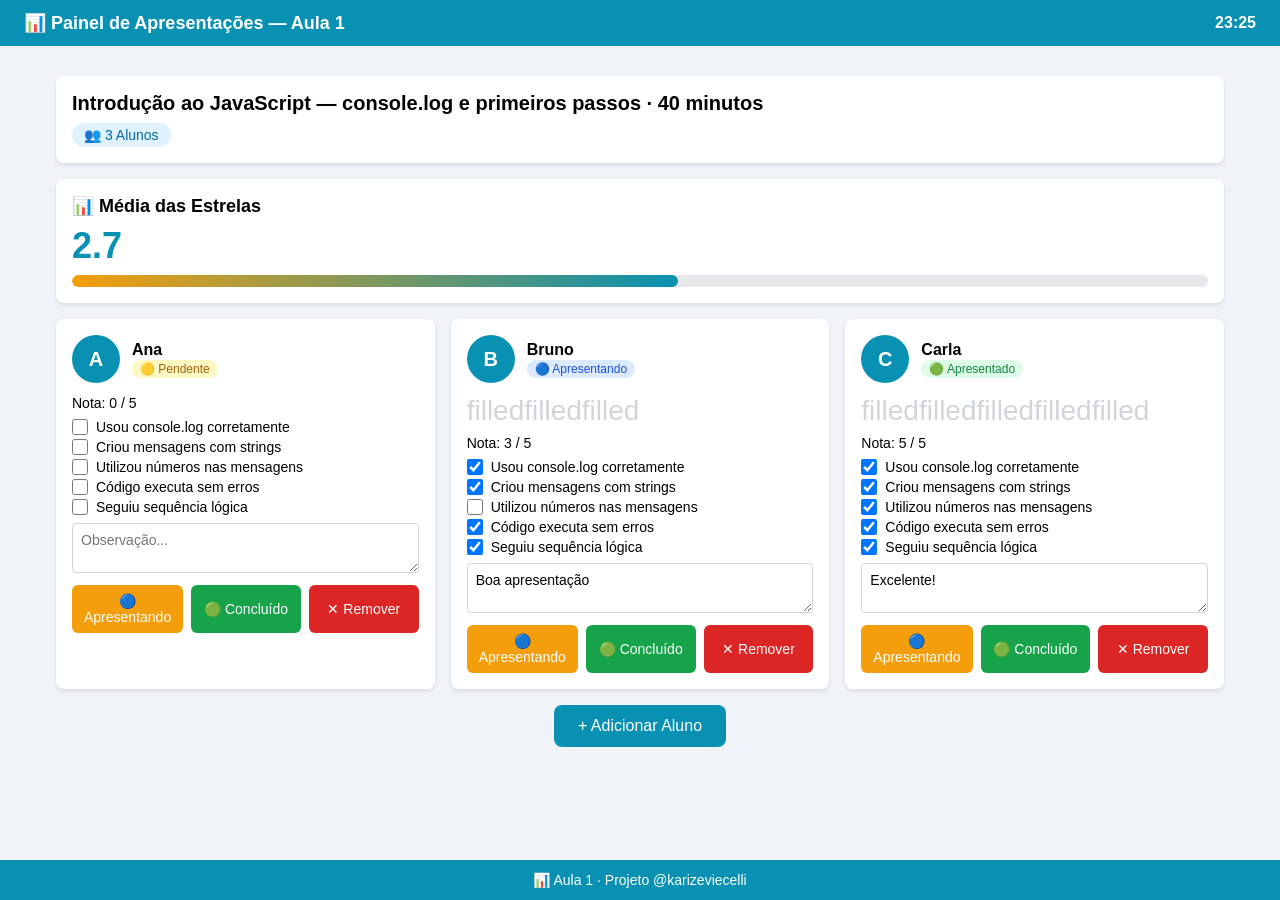
==== Aula 01/feedback01.html @ 629b5ff2 "Add files via upload" ====
<!DOCTYPE html>
<html lang="pt-BR">
<head>
<meta charset="UTF-8">
<meta name="viewport" content="width=device-width, initial-scale=1.0">
<title>Aula 1 - Feedback</title>
<style>
* { box-sizing: border-box; margin: 0; padding: 0; font-family: Arial, sans-serif; }
body { background: #f0f4f8; padding-top: 60px; padding-bottom: 60px; }
.topbar { position: fixed; top: 0; left: 0; right: 0; background: #0891b2; color: white; padding: 12px 24px; display: flex; justify-content: space-between; align-items: center; font-size: 18px; font-weight: bold; z-index: 1000; }
.topbar-time { font-size: 16px; }
.container { max-width: 1200px; margin: 0 auto; padding: 16px; }
.subtopo { background: white; border-radius: 8px; padding: 16px; margin-bottom: 16px; box-shadow: 0 2px 4px rgba(0,0,0,0.1); }
.subtopo h2 { font-size: 20px; margin-bottom: 8px; }
.subtopo .badge { display: inline-block; background: #e0f2fe; color: #0369a1; padding: 4px 12px; border-radius: 20px; font-size: 14px; }
.painel-media { background: white; border-radius: 8px; padding: 16px; margin-bottom: 16px; box-shadow: 0 2px 4px rgba(0,0,0,0.1); }
.painel-media h3 { font-size: 18px; margin-bottom: 8px; }
.media-value { font-size: 36px; font-weight: bold; color: #0891b2; }
.media-bar { width: 100%; background: #e5e7eb; border-radius: 8px; height: 12px; margin-top: 8px; overflow: hidden; }
.media-bar-fill { height: 100%; background: linear-gradient(90deg, #f59e0b, #0891b2); border-radius: 8px; transition: width 0.3s; }
.grid { display: grid; grid-template-columns: repeat(auto-fill, minmax(350px, 1fr)); gap: 16px; margin-bottom: 16px; }
.card { background: white; border-radius: 8px; padding: 16px; box-shadow: 0 2px 4px rgba(0,0,0,0.1); }
.card-header { display: flex; align-items: center; gap: 12px; margin-bottom: 12px; }
.avatar { width: 48px; height: 48px; border-radius: 50%; background: #0891b2; color: white; display: flex; align-items: center; justify-content: center; font-weight: bold; font-size: 20px; flex-shrink: 0; }
.card-name { font-weight: bold; font-size: 16px; }
.status-badge { padding: 2px 8px; border-radius: 12px; font-size: 12px; }
.status-pendente { background: #fef9c3; color: #a16207; }
.status-apresentando { background: #dbeafe; color: #1d4ed8; }
.status-apresentado { background: #dcfce7; color: #15803d; }
.stars { font-size: 28px; cursor: pointer; margin-bottom: 8px; }
.stars span { color: #d1d5db; transition: color 0.2s; }
.stars span.filled { color: #f59e0b; }
.note { font-size: 14px; margin-bottom: 8px; }
.criterios { margin-bottom: 8px; }
.criterio { display: flex; align-items: center; gap: 8px; margin-bottom: 4px; font-size: 14px; }
.criterio input { width: 16px; height: 16px; }
.observacao { width: 100%; padding: 8px; border: 1px solid #d1d5db; border-radius: 4px; resize: vertical; font-size: 14px; margin-bottom: 8px; }
.card-actions { display: flex; gap: 8px; }
.btn { border: none; padding: 8px 12px; border-radius: 6px; color: white; cursor: pointer; font-size: 14px; flex: 1; }
.btn-apresentando { background: #f59e0b; }
.btn-concluido { background: #16a34a; }
.btn-remover { background: #dc2626; }
.btn-add { background: #0891b2; color: white; border: none; padding: 12px 24px; border-radius: 8px; font-size: 16px; cursor: pointer; display: block; margin: 0 auto; }
.footer { position: fixed; bottom: 0; left: 0; right: 0; background: #0891b2; color: white; text-align: center; padding: 12px; font-size: 14px; }
.modal-overlay { display: none; position: fixed; top: 0; left: 0; right: 0; bottom: 0; background: rgba(0,0,0,0.5); z-index: 2000; justify-content: center; align-items: center; }
.modal-overlay.active { display: flex; }
.modal { background: white; border-radius: 8px; padding: 24px; width: 90%; max-width: 400px; }
.modal h3 { margin-bottom: 16px; }
.modal input { width: 100%; padding: 8px; border: 1px solid #d1d5db; border-radius: 4px; font-size: 16px; margin-bottom: 16px; }
.modal-actions { display: flex; gap: 8px; justify-content: flex-end; }
.modal-actions button { padding: 8px 16px; border: none; border-radius: 6px; cursor: pointer; font-size: 14px; }
.modal-cancel { background: #e5e7eb; color: #374151; }
.modal-save { background: #0891b2; color: white; }
</style>
</head>
<body>
<div class="topbar" id="topbar">
  <span>📊 Painel de Apresentações — Aula 1</span>
  <span class="topbar-time" id="topbarTime"></span>
</div>
<div class="container">
  <div class="subtopo">
    <h2>Introdução ao JavaScript — console.log e primeiros passos · 40 minutos</h2>
    <span class="badge" id="alunoCount">👥 0 Alunos</span>
  </div>
  <div class="painel-media">
    <h3>📊 Média das Estrelas</h3>
    <div class="media-value" id="mediaValue">0.0</div>
    <div class="media-bar"><div class="media-bar-fill" id="mediaBarFill" style="width:0%"></div></div>
  </div>
  <div class="grid" id="gridContainer"></div>
  <button class="btn-add" id="btnAdd">+ Adicionar Aluno</button>
</div>
<div class="footer">📊 Aula 1 · Projeto @karizeviecelli</div>
<div class="modal-overlay" id="modalOverlay">
  <div class="modal">
    <h3>Adicionar Aluno</h3>
    <input type="text" id="inputNome" placeholder="Nome do aluno" />
    <div class="modal-actions">
      <button class="modal-cancel" id="modalCancel">Cancelar</button>
      <button class="modal-save" id="modalSave">Adicionar</button>
    </div>
  </div>
</div>
<script>
const STORAGE_KEY = 'feedback_aula1';
let data = [];

function loadData() {
  const stored = localStorage.getItem(STORAGE_KEY);
  if (stored) {
    try { data = JSON.parse(stored); } catch(e) { data = []; }
  } else {
    data = [];
  }
}

function saveData() {
  localStorage.setItem(STORAGE_KEY, JSON.stringify(data));
}

function render() {
  const grid = document.getElementById('gridContainer');
  grid.innerHTML = '';
  data.forEach((student, index) => {
    const card = document.createElement('div');
    card.className = 'card';
    card.dataset.index = index;
    const initial = student.nome ? student.nome.charAt(0).toUpperCase() : '?';
    const statusClass = student.status === 'apresentando' ? 'status-apresentando' : student.status === 'apresentado' ? 'status-apresentado' : 'status-pendente';
    const statusText = student.status === 'apresentando' ? '🔵 Apresentando' : student.status === 'apresentado' ? '🟢 Apresentado' : '🟡 Pendente';
    let starsHtml = '';
    for (let i = 1; i <= 5; i++) {
      const filled = student.estrelas >= i ? 'filled' : '';
      starsHtml += `<span class="star" data-index="${i}">${filled}</span>`;
    }
    let criteriosHtml = '';
    const criterios = ['Usou console.log corretamente','Criou mensagens com strings','Utilizou números nas mensagens','Código executa sem erros','Seguiu sequência lógica'];
    criterios.forEach((c, idx) => {
      const checked = student.criterios && student.criterios[idx] ? 'checked' : '';
      criteriosHtml += `<div class="criterio"><input type="checkbox" data-criterio="${idx}" ${checked}><span>${c}</span></div>`;
    });
    card.innerHTML = `
      <div class="card-header">
        <div class="avatar">${initial}</div>
        <div>
          <div class="card-name">${student.nome}</div>
          <span class="status-badge ${statusClass}">${statusText}</span>
        </div>
      </div>
      <div class="stars" data-rating="${student.estrelas || 0}">
        ${starsHtml}
      </div>
      <div class="note">Nota: ${student.estrelas || 0} / 5</div>
      <div class="criterios">${criteriosHtml}</div>
      <textarea class="observacao" placeholder="Observação...">${student.observacao || ''}</textarea>
      <div class="card-actions">
        <button class="btn btn-apresentando">🔵 Apresentando</button>
        <button class="btn btn-concluido">🟢 Concluído</button>
        <button class="btn btn-remover">✕ Remover</button>
      </div>
    `;
    grid.appendChild(card);
  });
  updateMedia();
  updateAlunoCount();
}

function updateMedia() {
  const total = data.reduce((sum, s) => sum + (s.estrelas || 0), 0);
  const avg = data.length ? (total / data.length) : 0;
  document.getElementById('mediaValue').textContent = avg.toFixed(1);
  const pct = data.length ? (avg / 5 * 100) : 0;
  document.getElementById('mediaBarFill').style.width = pct + '%';
}

function updateAlunoCount() {
  document.getElementById('alunoCount').textContent = `👥 ${data.length} Alunos`;
}

function updateTime() {
  const now = new Date();
  const h = String(now.getHours()).padStart(2, '0');
  const m = String(now.getMinutes()).padStart(2, '0');
  document.getElementById('topbarTime').textContent = h + ':' + m;
}

// Event delegation on grid
document.getElementById('gridContainer').addEventListener('click', function(e) {
  const card = e.target.closest('.card');
  if (!card) return;
  const index = parseInt(card.dataset.index);
  const student = data[index];
  if (!student) return;
  
  // Stars
  if (e.target.classList.contains('star')) {
    const rating = parseInt(e.target.dataset.index);
    student.estrelas = rating;
    saveData();
    render();
    return;
  }
  
  // Buttons
  if (e.target.classList.contains('btn-apresentando')) {
    student.status = 'apresentando';
    saveData();
    render();
    return;
  }
  if (e.target.classList.contains('btn-concluido')) {
    student.status = 'apresentado';
    saveData();
    render();
    return;
  }
  if (e.target.classList.contains('btn-remover')) {
    data.splice(index, 1);
    saveData();
    render();
    return;
  }
});

// Change events for checkboxes and textarea (delegation)
document.getElementById('gridContainer').addEventListener('change', function(e) {
  const card = e.target.closest('.card');
  if (!card) return;
  const index = parseInt(card.dataset.index);
  const student = data[index];
  if (!student) return;
  
  if (e.target.matches('input[type="checkbox"]')) {
    const criterioIdx = parseInt(e.target.dataset.criterio);
    if (!student.criterios) student.criterios = [false,false,false,false,false];
    student.criterios[criterioIdx] = e.target.checked;
    saveData();
    // no need to re-render
  }
  if (e.target.matches('textarea.observacao')) {
    student.observacao = e.target.value;
    saveData();
  }
});

// Modal
document.getElementById('btnAdd').addEventListener('click', function() {
  document.getElementById('modalOverlay').classList.add('active');
  document.getElementById('inputNome').value = '';
  document.getElementById('inputNome').focus();
});

function closeModal() {
  document.getElementById('modalOverlay').classList.remove('active');
}

document.getElementById('modalCancel').addEventListener('click', closeModal);
document.getElementById('modalOverlay').addEventListener('click', function(e) {
  if (e.target === this) closeModal();
});

document.getElementById('modalSave').addEventListener('click', function() {
  const nome = document.getElementById('inputNome').value.trim();
  if (!nome) {
    alert('Digite um nome.');
    return;
  }
  data.push({
    nome: nome,
    status: 'pendente',
    estrelas: 0,
    criterios: [false,false,false,false,false],
    observacao: ''
  });
  saveData();
  render();
  closeModal();
});

// Initialization
loadData();
if (data.length === 0) {
  // default students for demo
  data = [
    { nome: 'Ana', status: 'pendente', estrelas: 0, criterios: [false,false,false,false,false], observacao: '' },
    { nome: 'Bruno', status: 'apresentando', estrelas: 3, criterios: [true,true,false,true,true], observacao: 'Boa apresentação' },
    { nome: 'Carla', status: 'apresentado', estrelas: 5, criterios: [true,true,true,true,true], observacao: 'Excelente!' }
  ];
  saveData();
}
render();
updateTime();
setInterval(updateTime, 60000);
</script>
</body>
</html>
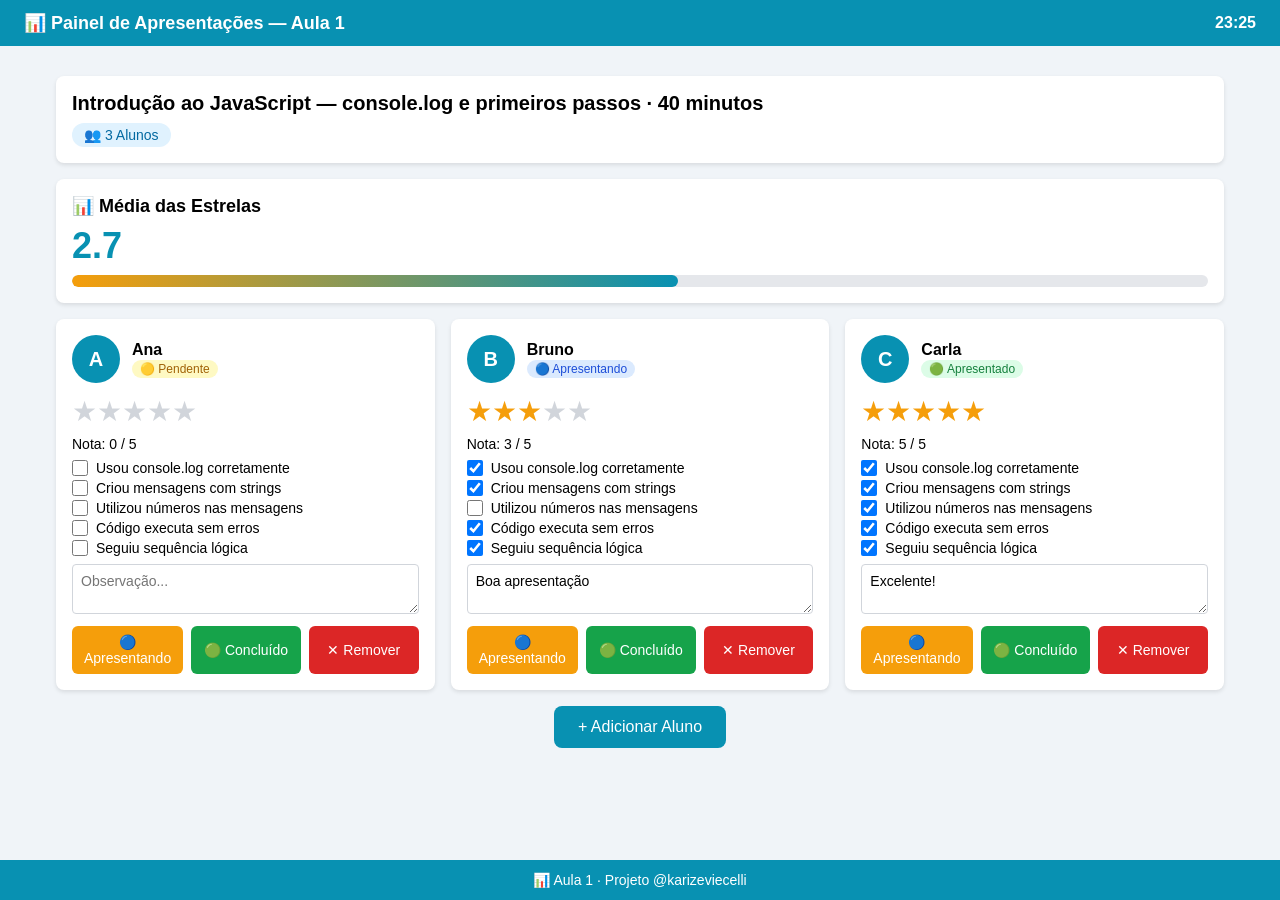
==== commit 42741fda: "Merge branch 'karizeviecelli:main' into main" ====
--- a/Aula 01/feedback01.html
+++ b/Aula 01/feedback01.html
@@ -112,7 +112,7 @@
     let starsHtml = '';
     for (let i = 1; i <= 5; i++) {
       const filled = student.estrelas >= i ? 'filled' : '';
-      starsHtml += `<span class="star" data-index="${i}">${filled}</span>`;
+      starsHtml += `<span class="star ${filled}" data-index="${i}">★</span>`;
     }
     let criteriosHtml = '';
     const criterios = ['Usou console.log corretamente','Criou mensagens com strings','Utilizou números nas mensagens','Código executa sem erros','Seguiu sequência lógica'];
